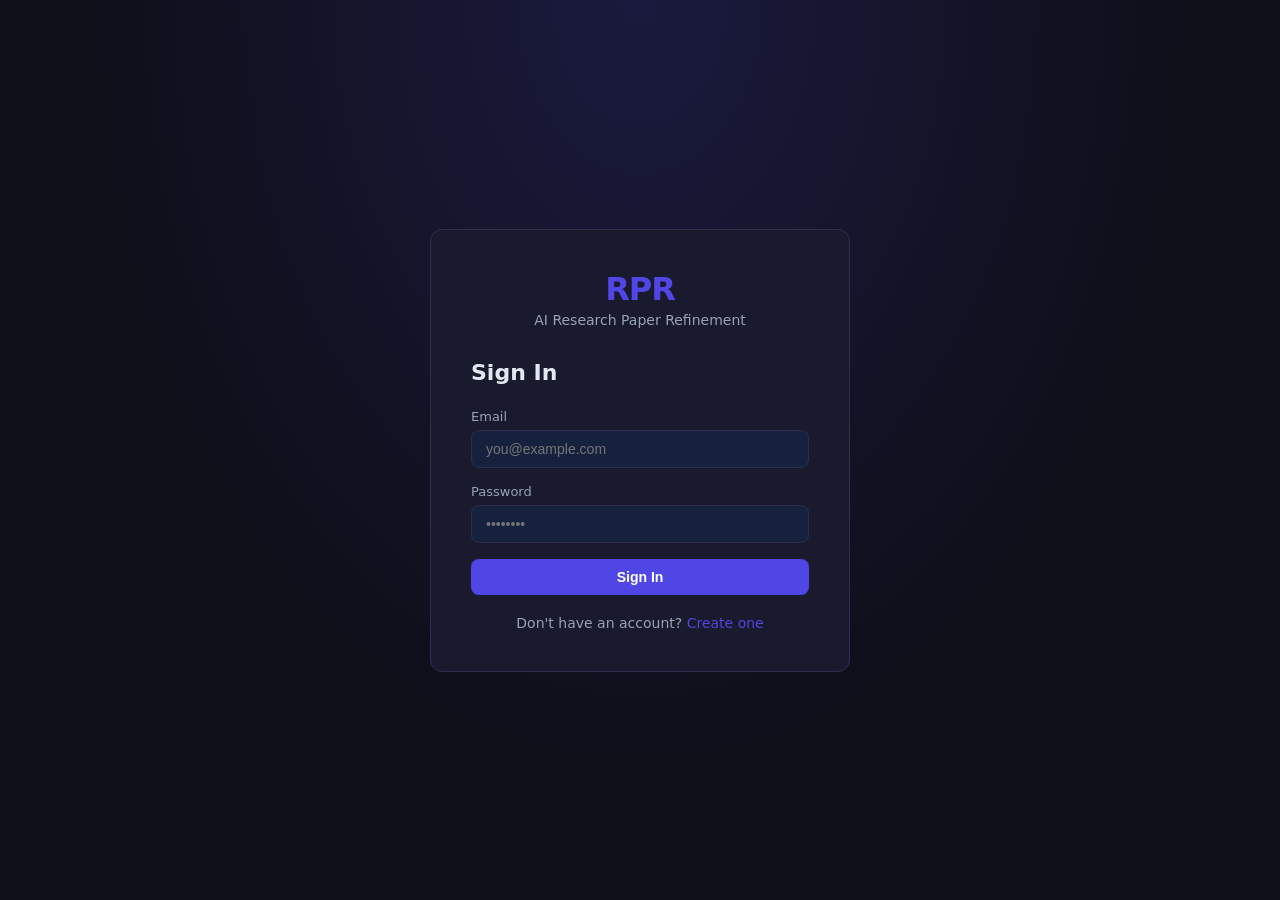
==== frontend/pages/login.html @ 322c4a05 "created frontend" ====
<!DOCTYPE html>
<html lang="en">
<head>
  <meta charset="UTF-8" />
  <meta name="viewport" content="width=device-width, initial-scale=1.0" />
  <title>Sign In - RPR</title>
  <link rel="stylesheet" href="../css/styles.css" />
  <link rel="stylesheet" href="../css/auth.css" />
</head>
<body class="auth-page">
  <div class="card auth-card">
    <div class="auth-logo">
      <h1>RPR</h1>
      <p>AI Research Paper Refinement</p>
    </div>
    <h2>Sign In</h2>

    <div id="error" class="alert alert-error hidden"></div>

    <form onsubmit="handleLogin(event)">
      <div class="form-group">
        <label for="email">Email</label>
        <input type="email" id="email" placeholder="you@example.com" required />
      </div>
      <div class="form-group">
        <label for="password">Password</label>
        <input type="password" id="password" placeholder="••••••••" required />
      </div>
      <button type="submit" id="submit-btn" class="btn btn-primary w-full justify-center">Sign In</button>
    </form>

    <div class="auth-footer">
      Don't have an account? <a href="signup.html">Create one</a>
    </div>
  </div>

  <script src="../js/api.js"></script>
  <script src="../js/auth.js"></script>
  <script>
    if (localStorage.getItem("rpr_token")) window.location.href = "dashboard.html";
  </script>
</body>
</html>
---- frontend/css/styles.css ----
:root {
  --primary: #4f46e5;
  --primary-dark: #3730a3;
  --bg: #0f0f1a;
  --surface: #1a1a2e;
  --surface2: #16213e;
  --border: #2d2d4e;
  --text: #e2e8f0;
  --text-muted: #94a3b8;
  --success: #10b981;
  --error: #ef4444;
  --warning: #f59e0b;
}

* { box-sizing: border-box; margin: 0; padding: 0; }

body {
  font-family: 'Inter', system-ui, sans-serif;
  background: var(--bg);
  color: var(--text);
  min-height: 100vh;
}

a { color: var(--primary); text-decoration: none; }
a:hover { text-decoration: underline; }

.btn {
  display: inline-flex;
  align-items: center;
  gap: 8px;
  padding: 10px 20px;
  border-radius: 8px;
  border: none;
  cursor: pointer;
  font-size: 14px;
  font-weight: 600;
  transition: all 0.2s;
}

.btn-primary {
  background: var(--primary);
  color: white;
}
.btn-primary:hover { background: var(--primary-dark); }

.btn-outline {
  background: transparent;
  color: var(--text);
  border: 1px solid var(--border);
}
.btn-outline:hover { border-color: var(--primary); color: var(--primary); }

.btn:disabled { opacity: 0.5; cursor: not-allowed; }

.card {
  background: var(--surface);
  border: 1px solid var(--border);
  border-radius: 12px;
  padding: 24px;
}

.badge {
  display: inline-block;
  padding: 3px 10px;
  border-radius: 20px;
  font-size: 12px;
  font-weight: 600;
}
.badge-queued { background: #1e293b; color: var(--text-muted); }
.badge-processing, .badge-parsing, .badge-splitting, .badge-humanize, .badge-paraphrase, .badge-grammar { background: #1e3a5f; color: #60a5fa; }
.badge-completed { background: #064e3b; color: var(--success); }
.badge-failed { background: #450a0a; color: var(--error); }

.alert {
  padding: 12px 16px;
  border-radius: 8px;
  font-size: 14px;
  margin-bottom: 16px;
}
.alert-error { background: #450a0a; border: 1px solid var(--error); color: #fca5a5; }
.alert-success { background: #064e3b; border: 1px solid var(--success); color: #6ee7b7; }

input, select {
  width: 100%;
  padding: 10px 14px;
  background: var(--surface2);
  border: 1px solid var(--border);
  border-radius: 8px;
  color: var(--text);
  font-size: 14px;
  outline: none;
  transition: border-color 0.2s;
}
input:focus, select:focus { border-color: var(--primary); }

label { display: block; font-size: 13px; color: var(--text-muted); margin-bottom: 6px; }

.form-group { margin-bottom: 16px; }

nav {
  background: var(--surface);
  border-bottom: 1px solid var(--border);
  padding: 0 24px;
  height: 60px;
  display: flex;
  align-items: center;
  justify-content: space-between;
}

.nav-brand {
  font-size: 20px;
  font-weight: 700;
  color: var(--primary);
  letter-spacing: -0.5px;
}

.nav-links { display: flex; align-items: center; gap: 16px; }

.container { max-width: 1100px; margin: 0 auto; padding: 32px 24px; }

.progress-bar {
  width: 100%;
  height: 8px;
  background: var(--surface2);
  border-radius: 4px;
  overflow: hidden;
}
.progress-fill {
  height: 100%;
  background: linear-gradient(90deg, var(--primary), #818cf8);
  border-radius: 4px;
  transition: width 0.5s ease;
}

.spinner {
  width: 20px; height: 20px;
  border: 2px solid var(--border);
  border-top-color: var(--primary);
  border-radius: 50%;
  animation: spin 0.8s linear infinite;
  display: inline-block;
}
@keyframes spin { to { transform: rotate(360deg); } }

.hidden { display: none !important; }

/* Utilities */
.w-full { width: 100%; }
.justify-center { justify-content: center; }
.text-center { text-align: center; }
.mb-6 { margin-bottom: 6px; }
.mb-8 { margin-bottom: 8px; }
.mb-10 { margin-bottom: 10px; }
.mb-12 { margin-bottom: 12px; }
.mb-16 { margin-bottom: 16px; }
.mb-20 { margin-bottom: 20px; }
.mb-24 { margin-bottom: 24px; }
.mb-32 { margin-bottom: 32px; }
.mt-16 { margin-top: 16px; }
.mt-20 { margin-top: 20px; }
.p-24 { padding: 24px; }
.py-16-24 { padding: 16px 0 24px; }
.flex-center-between { display: flex; align-items: center; justify-content: space-between; }
.flex-wrap-gap { display: flex; align-items: center; gap: 16px; flex-wrap: wrap; }
.text-muted { color: var(--text-muted); }
.text-13 { font-size: 13px; }
.text-14 { font-size: 14px; }
.text-16 { font-size: 16px; }
.text-48 { font-size: 48px; }
.text-primary { color: var(--primary); }
.max-w-700 { max-width: 700px; margin: 0 auto; }
.info-box { background: var(--surface2); border-radius: 8px; padding: 14px; margin-bottom: 24px; font-size: 13px; color: var(--text-muted); }
.btn-lg { font-size: 16px; padding: 14px; }
---- frontend/css/auth.css ----
.auth-page {
  min-height: 100vh;
  display: flex;
  align-items: center;
  justify-content: center;
  background: radial-gradient(ellipse at top, #1a1a3e 0%, var(--bg) 60%);
}

.auth-card {
  width: 100%;
  max-width: 420px;
  padding: 40px;
}

.auth-logo {
  text-align: center;
  margin-bottom: 32px;
}

.auth-logo h1 {
  font-size: 32px;
  font-weight: 800;
  color: var(--primary);
  letter-spacing: -1px;
}

.auth-logo p {
  color: var(--text-muted);
  font-size: 14px;
  margin-top: 4px;
}

.auth-card h2 {
  font-size: 22px;
  font-weight: 700;
  margin-bottom: 24px;
}

.auth-footer {
  text-align: center;
  margin-top: 20px;
  font-size: 14px;
  color: var(--text-muted);
}

.divider {
  border: none;
  border-top: 1px solid var(--border);
  margin: 24px 0;
}
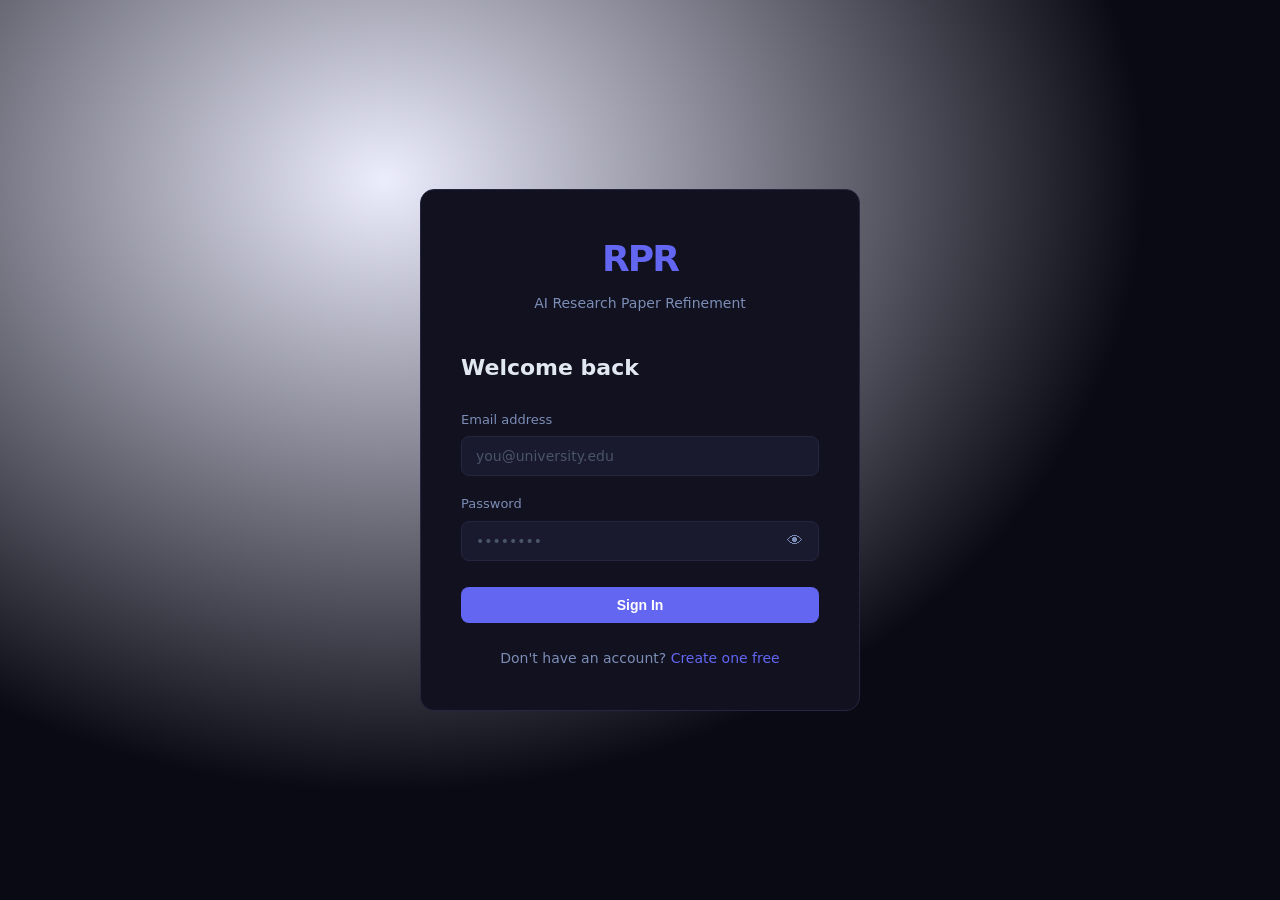
==== commit 0eaf5ab2: "application developed" ====
--- a/frontend/pages/login.html
+++ b/frontend/pages/login.html
@@ -3,7 +3,7 @@
 <head>
   <meta charset="UTF-8" />
   <meta name="viewport" content="width=device-width, initial-scale=1.0" />
-  <title>Sign In - RPR</title>
+  <title>Sign In — RPR</title>
   <link rel="stylesheet" href="../css/styles.css" />
   <link rel="stylesheet" href="../css/auth.css" />
 </head>
@@ -13,24 +13,27 @@
       <h1>RPR</h1>
       <p>AI Research Paper Refinement</p>
     </div>
-    <h2>Sign In</h2>
+    <h2>Welcome back</h2>
 
     <div id="error" class="alert alert-error hidden"></div>
 
-    <form onsubmit="handleLogin(event)">
+    <form id="login-form">
       <div class="form-group">
-        <label for="email">Email</label>
-        <input type="email" id="email" placeholder="you@example.com" required />
+        <label for="email">Email address</label>
+        <input type="email" id="email" placeholder="you@university.edu" required autocomplete="email" />
       </div>
       <div class="form-group">
         <label for="password">Password</label>
-        <input type="password" id="password" placeholder="••••••••" required />
+        <div class="password-wrapper">
+          <input type="password" id="password" placeholder="••••••••" required autocomplete="current-password" />
+          <button type="button" class="password-toggle" onclick="togglePassword('password', this)">👁</button>
+        </div>
       </div>
-      <button type="submit" id="submit-btn" class="btn btn-primary w-full justify-center">Sign In</button>
+      <button type="submit" id="submit-btn" class="btn btn-primary btn-full" style="margin-top:8px;">Sign In</button>
     </form>
 
-    <div class="auth-footer">
-      Don't have an account? <a href="signup.html">Create one</a>
+    <div class="auth-footer" style="margin-top:24px;">
+      Don't have an account? <a href="signup.html">Create one free</a>
     </div>
   </div>
 
@@ -38,6 +41,12 @@
   <script src="../js/auth.js"></script>
   <script>
     if (localStorage.getItem("rpr_token")) window.location.href = "dashboard.html";
+    document.getElementById("login-form").addEventListener("submit", handleLogin);
+    function togglePassword(id, btn) {
+      const el = document.getElementById(id);
+      el.type = el.type === "password" ? "text" : "password";
+      btn.textContent = el.type === "password" ? "👁" : "🙈";
+    }
   </script>
 </body>
 </html>
--- a/frontend/css/styles.css
+++ b/frontend/css/styles.css
@@ -1,173 +1,234 @@
 :root {
-  --primary: #4f46e5;
-  --primary-dark: #3730a3;
-  --bg: #0f0f1a;
-  --surface: #1a1a2e;
-  --surface2: #16213e;
-  --border: #2d2d4e;
+  --primary: #6366f1;
+  --primary-dark: #4f46e5;
+  --primary-glow: rgba(99,102,241,0.15);
+  --bg: #0a0a14;
+  --surface: #111120;
+  --surface2: #1a1a2e;
+  --surface3: #16213e;
+  --border: #252540;
+  --border-light: #2d2d55;
   --text: #e2e8f0;
-  --text-muted: #94a3b8;
+  --text-muted: #7c8db5;
+  --text-dim: #4a5568;
   --success: #10b981;
   --error: #ef4444;
   --warning: #f59e0b;
+  --info: #3b82f6;
 }
 
 * { box-sizing: border-box; margin: 0; padding: 0; }
 
 body {
-  font-family: 'Inter', system-ui, sans-serif;
+  font-family: 'Inter', system-ui, -apple-system, sans-serif;
   background: var(--bg);
   color: var(--text);
   min-height: 100vh;
+  line-height: 1.6;
 }
 
 a { color: var(--primary); text-decoration: none; }
 a:hover { text-decoration: underline; }
 
+/* ── Buttons ── */
 .btn {
-  display: inline-flex;
-  align-items: center;
-  gap: 8px;
-  padding: 10px 20px;
-  border-radius: 8px;
-  border: none;
-  cursor: pointer;
-  font-size: 14px;
-  font-weight: 600;
-  transition: all 0.2s;
-}
-
-.btn-primary {
-  background: var(--primary);
-  color: white;
-}
-.btn-primary:hover { background: var(--primary-dark); }
-
-.btn-outline {
-  background: transparent;
-  color: var(--text);
-  border: 1px solid var(--border);
-}
+  display: inline-flex; align-items: center; gap: 8px;
+  padding: 10px 20px; border-radius: 8px; border: none;
+  cursor: pointer; font-size: 14px; font-weight: 600;
+  transition: all 0.2s; white-space: nowrap;
+}
+.btn-primary { background: var(--primary); color: #fff; }
+.btn-primary:hover { background: var(--primary-dark); transform: translateY(-1px); box-shadow: 0 4px 20px var(--primary-glow); }
+.btn-outline { background: transparent; color: var(--text); border: 1px solid var(--border-light); }
 .btn-outline:hover { border-color: var(--primary); color: var(--primary); }
-
-.btn:disabled { opacity: 0.5; cursor: not-allowed; }
-
+.btn-danger { background: transparent; color: var(--error); border: 1px solid var(--error); }
+.btn-danger:hover { background: rgba(239,68,68,0.1); }
+.btn-success { background: var(--success); color: #fff; }
+.btn-success:hover { background: #059669; }
+.btn:disabled { opacity: 0.45; cursor: not-allowed; transform: none !important; }
+.btn-sm { padding: 6px 12px; font-size: 12px; }
+.btn-lg { padding: 14px 28px; font-size: 16px; }
+.btn-full { width: 100%; justify-content: center; }
+
+/* ── Cards ── */
 .card {
   background: var(--surface);
   border: 1px solid var(--border);
-  border-radius: 12px;
+  border-radius: 14px;
   padding: 24px;
 }
-
+.card-hover:hover { border-color: var(--border-light); transform: translateY(-2px); transition: all 0.2s; }
+
+/* ── Badges ── */
 .badge {
-  display: inline-block;
-  padding: 3px 10px;
-  border-radius: 20px;
-  font-size: 12px;
-  font-weight: 600;
-}
-.badge-queued { background: #1e293b; color: var(--text-muted); }
-.badge-processing, .badge-parsing, .badge-splitting, .badge-humanize, .badge-paraphrase, .badge-grammar { background: #1e3a5f; color: #60a5fa; }
-.badge-completed { background: #064e3b; color: var(--success); }
-.badge-failed { background: #450a0a; color: var(--error); }
-
-.alert {
-  padding: 12px 16px;
-  border-radius: 8px;
-  font-size: 14px;
-  margin-bottom: 16px;
-}
-.alert-error { background: #450a0a; border: 1px solid var(--error); color: #fca5a5; }
-.alert-success { background: #064e3b; border: 1px solid var(--success); color: #6ee7b7; }
-
-input, select {
-  width: 100%;
-  padding: 10px 14px;
-  background: var(--surface2);
-  border: 1px solid var(--border);
-  border-radius: 8px;
-  color: var(--text);
-  font-size: 14px;
-  outline: none;
-  transition: border-color 0.2s;
-}
-input:focus, select:focus { border-color: var(--primary); }
-
-label { display: block; font-size: 13px; color: var(--text-muted); margin-bottom: 6px; }
-
-.form-group { margin-bottom: 16px; }
-
+  display: inline-block; padding: 3px 10px;
+  border-radius: 20px; font-size: 11px; font-weight: 700;
+  text-transform: uppercase; letter-spacing: 0.5px;
+}
+.badge-queued    { background: #1e293b; color: var(--text-muted); }
+.badge-parsing,
+.badge-splitting,
+.badge-processing,
+.badge-finalizing { background: rgba(59,130,246,0.15); color: #60a5fa; }
+.badge-completed { background: rgba(16,185,129,0.15); color: var(--success); }
+.badge-failed    { background: rgba(239,68,68,0.15); color: var(--error); }
+
+/* ── Alerts ── */
+.alert { padding: 12px 16px; border-radius: 8px; font-size: 14px; margin-bottom: 16px; }
+.alert-error   { background: rgba(239,68,68,0.1); border: 1px solid rgba(239,68,68,0.3); color: #fca5a5; }
+.alert-success { background: rgba(16,185,129,0.1); border: 1px solid rgba(16,185,129,0.3); color: #6ee7b7; }
+.alert-info    { background: rgba(59,130,246,0.1); border: 1px solid rgba(59,130,246,0.3); color: #93c5fd; }
+
+/* ── Forms ── */
+.form-group { margin-bottom: 18px; }
+label { display: block; font-size: 13px; color: var(--text-muted); margin-bottom: 6px; font-weight: 500; }
+input, select, textarea {
+  width: 100%; padding: 11px 14px;
+  background: var(--surface2); border: 1px solid var(--border);
+  border-radius: 8px; color: var(--text); font-size: 14px;
+  outline: none; transition: border-color 0.2s;
+  font-family: inherit;
+}
+input:focus, select:focus, textarea:focus { border-color: var(--primary); box-shadow: 0 0 0 3px var(--primary-glow); }
+input::placeholder { color: var(--text-dim); }
+
+/* ── Nav ── */
 nav {
-  background: var(--surface);
+  background: rgba(17,17,32,0.95);
+  backdrop-filter: blur(12px);
   border-bottom: 1px solid var(--border);
-  padding: 0 24px;
-  height: 60px;
-  display: flex;
-  align-items: center;
-  justify-content: space-between;
-}
-
-.nav-brand {
-  font-size: 20px;
-  font-weight: 700;
-  color: var(--primary);
-  letter-spacing: -0.5px;
-}
-
-.nav-links { display: flex; align-items: center; gap: 16px; }
-
-.container { max-width: 1100px; margin: 0 auto; padding: 32px 24px; }
-
-.progress-bar {
-  width: 100%;
-  height: 8px;
-  background: var(--surface2);
-  border-radius: 4px;
-  overflow: hidden;
-}
-.progress-fill {
-  height: 100%;
-  background: linear-gradient(90deg, var(--primary), #818cf8);
-  border-radius: 4px;
-  transition: width 0.5s ease;
-}
-
+  padding: 0 28px; height: 62px;
+  display: flex; align-items: center; justify-content: space-between;
+  position: sticky; top: 0; z-index: 100;
+}
+.nav-brand { font-size: 22px; font-weight: 800; color: var(--primary); letter-spacing: -1px; }
+.nav-brand span { color: var(--text-muted); font-weight: 400; font-size: 13px; margin-left: 6px; }
+.nav-links { display: flex; align-items: center; gap: 12px; }
+.nav-user { font-size: 13px; color: var(--text-muted); }
+.nav-user strong { color: var(--text); }
+
+/* ── Layout ── */
+.container { max-width: 1140px; margin: 0 auto; padding: 36px 24px; }
+.container-sm { max-width: 720px; margin: 0 auto; padding: 36px 24px; }
+
+/* ── Progress ── */
+.progress-bar { width: 100%; height: 8px; background: var(--surface2); border-radius: 4px; overflow: hidden; }
+.progress-fill { height: 100%; background: linear-gradient(90deg, var(--primary), #818cf8); border-radius: 4px; transition: width 0.6s ease; }
+.progress-mini { width: 100%; height: 4px; background: var(--surface2); border-radius: 2px; overflow: hidden; margin: 6px 0; }
+.progress-mini-fill { height: 100%; background: linear-gradient(90deg, var(--primary), #818cf8); border-radius: 2px; transition: width 0.4s; }
+
+/* ── Spinner ── */
 .spinner {
-  width: 20px; height: 20px;
-  border: 2px solid var(--border);
-  border-top-color: var(--primary);
-  border-radius: 50%;
-  animation: spin 0.8s linear infinite;
-  display: inline-block;
+  width: 18px; height: 18px;
+  border: 2px solid var(--border); border-top-color: var(--primary);
+  border-radius: 50%; animation: spin 0.7s linear infinite; display: inline-block;
 }
 @keyframes spin { to { transform: rotate(360deg); } }
 
+/* ── Score Ring ── */
+.score-ring {
+  width: 100px; height: 100px; border-radius: 50%;
+  background: conic-gradient(var(--primary) calc(var(--pct, 0) * 1%), var(--surface2) 0);
+  display: flex; align-items: center; justify-content: center;
+  position: relative; margin: 0 auto;
+}
+.score-ring::before {
+  content: ''; position: absolute; inset: 10px;
+  background: var(--surface); border-radius: 50%;
+}
+.score-ring-value { position: relative; z-index: 1; font-size: 22px; font-weight: 800; color: var(--primary); }
+
+/* ── Tags ── */
+.tag-list { display: flex; flex-wrap: wrap; gap: 6px; margin-top: 8px; }
+.tag { background: var(--surface2); border: 1px solid var(--border); border-radius: 20px; padding: 2px 10px; font-size: 11px; color: var(--text-muted); }
+.tag-issue { border-color: rgba(239,68,68,0.3); color: #fca5a5; background: rgba(239,68,68,0.08); }
+.tag-ok { border-color: rgba(16,185,129,0.3); color: #6ee7b7; background: rgba(16,185,129,0.08); }
+
+/* ── Section Cards ── */
+.section-card { background: var(--surface2); border: 1px solid var(--border); border-radius: 10px; padding: 16px; margin-bottom: 12px; }
+.section-card:last-child { margin-bottom: 0; }
+
+/* ── Feedback Lists ── */
+.feedback-list { list-style: none; }
+.feedback-list li { padding: 8px 0; border-bottom: 1px solid var(--border); font-size: 14px; display: flex; gap: 10px; }
+.feedback-list li:last-child { border-bottom: none; }
+.feedback-list li::before { content: attr(data-icon); flex-shrink: 0; }
+
+/* ── Log ── */
+.log-list { list-style: none; font-size: 12px; font-family: 'Courier New', monospace; max-height: 220px; overflow-y: auto; background: var(--bg); border-radius: 8px; padding: 12px; }
+.log-list li { padding: 4px 0; color: var(--text-muted); border-bottom: 1px solid var(--border); }
+.log-list li:last-child { border-bottom: none; color: var(--text); }
+.log-list .step { color: var(--primary); margin-right: 6px; }
+
+/* ── Upload Zone ── */
+.upload-zone {
+  border: 2px dashed var(--border-light); border-radius: 14px;
+  padding: 52px 24px; text-align: center; cursor: pointer;
+  transition: all 0.25s; background: var(--surface2);
+}
+.upload-zone:hover, .upload-zone.drag-over {
+  border-color: var(--primary); background: var(--primary-glow);
+}
+.upload-zone .upload-icon { font-size: 52px; margin-bottom: 14px; }
+.upload-zone h3 { font-size: 18px; margin-bottom: 8px; }
+.upload-zone p { color: var(--text-muted); font-size: 14px; }
+
+/* ── Stats Grid ── */
+.stats-grid { display: grid; grid-template-columns: repeat(4, 1fr); gap: 16px; margin-bottom: 28px; }
+.stat-card { background: var(--surface); border: 1px solid var(--border); border-radius: 12px; padding: 20px; }
+.stat-value { font-size: 28px; font-weight: 800; color: var(--primary); line-height: 1; }
+.stat-label { font-size: 12px; color: var(--text-muted); margin-top: 6px; text-transform: uppercase; letter-spacing: 0.5px; }
+
+/* ── Jobs Table ── */
+.jobs-table { width: 100%; border-collapse: collapse; }
+.jobs-table th { text-align: left; padding: 10px 14px; font-size: 11px; text-transform: uppercase; letter-spacing: 0.5px; color: var(--text-muted); border-bottom: 1px solid var(--border); }
+.jobs-table td { padding: 13px 14px; font-size: 14px; border-bottom: 1px solid var(--border); vertical-align: middle; }
+.jobs-table tr:last-child td { border-bottom: none; }
+.jobs-table tbody tr:hover td { background: var(--surface2); }
+.filename-cell { max-width: 220px; overflow: hidden; text-overflow: ellipsis; white-space: nowrap; }
+
+/* ── Tabs ── */
+.tabs { display: flex; gap: 4px; border-bottom: 1px solid var(--border); margin-bottom: 24px; }
+.tab { padding: 10px 18px; font-size: 14px; font-weight: 500; color: var(--text-muted); cursor: pointer; border-bottom: 2px solid transparent; transition: all 0.2s; background: none; border-top: none; border-left: none; border-right: none; }
+.tab:hover { color: var(--text); }
+.tab.active { color: var(--primary); border-bottom-color: var(--primary); }
+
+/* ── Utilities ── */
 .hidden { display: none !important; }
-
-/* Utilities */
-.w-full { width: 100%; }
-.justify-center { justify-content: center; }
-.text-center { text-align: center; }
-.mb-6 { margin-bottom: 6px; }
+.flex { display: flex; }
+.flex-between { display: flex; align-items: center; justify-content: space-between; }
+.flex-center { display: flex; align-items: center; gap: 12px; }
+.flex-wrap { display: flex; flex-wrap: wrap; gap: 12px; }
+.grid-2 { display: grid; grid-template-columns: 1fr 1fr; gap: 16px; }
+.grid-3 { display: grid; grid-template-columns: 1fr 1fr 1fr; gap: 16px; }
+.mt-4 { margin-top: 4px; }
+.mt-8 { margin-top: 8px; }
+.mt-12 { margin-top: 12px; }
+.mt-16 { margin-top: 16px; }
+.mt-24 { margin-top: 24px; }
 .mb-8 { margin-bottom: 8px; }
-.mb-10 { margin-bottom: 10px; }
 .mb-12 { margin-bottom: 12px; }
 .mb-16 { margin-bottom: 16px; }
-.mb-20 { margin-bottom: 20px; }
 .mb-24 { margin-bottom: 24px; }
 .mb-32 { margin-bottom: 32px; }
-.mt-16 { margin-top: 16px; }
-.mt-20 { margin-top: 20px; }
-.p-24 { padding: 24px; }
-.py-16-24 { padding: 16px 0 24px; }
-.flex-center-between { display: flex; align-items: center; justify-content: space-between; }
-.flex-wrap-gap { display: flex; align-items: center; gap: 16px; flex-wrap: wrap; }
+.text-center { text-align: center; }
 .text-muted { color: var(--text-muted); }
-.text-13 { font-size: 13px; }
-.text-14 { font-size: 14px; }
-.text-16 { font-size: 16px; }
-.text-48 { font-size: 48px; }
+.text-sm { font-size: 13px; }
+.text-xs { font-size: 12px; }
 .text-primary { color: var(--primary); }
-.max-w-700 { max-width: 700px; margin: 0 auto; }
-.info-box { background: var(--surface2); border-radius: 8px; padding: 14px; margin-bottom: 24px; font-size: 13px; color: var(--text-muted); }
-.btn-lg { font-size: 16px; padding: 14px; }
+.text-success { color: var(--success); }
+.text-error { color: var(--error); }
+.font-bold { font-weight: 700; }
+.divider { border: none; border-top: 1px solid var(--border); margin: 20px 0; }
+.info-box { background: var(--surface2); border-radius: 8px; padding: 14px; font-size: 13px; color: var(--text-muted); border-left: 3px solid var(--primary); }
+
+/* ── Responsive ── */
+@media (max-width: 768px) {
+  .stats-grid { grid-template-columns: 1fr 1fr; }
+  .grid-2, .grid-3 { grid-template-columns: 1fr; }
+  nav { padding: 0 16px; }
+  .container, .container-sm { padding: 20px 16px; }
+}
+@media (max-width: 480px) {
+  .stats-grid { grid-template-columns: 1fr; }
+}
--- a/frontend/css/auth.css
+++ b/frontend/css/auth.css
@@ -1,50 +1,24 @@
 .auth-page {
   min-height: 100vh;
-  display: flex;
-  align-items: center;
-  justify-content: center;
-  background: radial-gradient(ellipse at top, #1a1a3e 0%, var(--bg) 60%);
+  display: flex; align-items: center; justify-content: center;
+  background: radial-gradient(ellipse at 30% 20%, rgba(99,102,241,0.12) 0%, var(--bg) 60%);
+  padding: 24px;
 }
-
-.auth-card {
-  width: 100%;
-  max-width: 420px;
-  padding: 40px;
+.auth-card { width: 100%; max-width: 440px; padding: 40px; }
+.auth-logo { text-align: center; margin-bottom: 36px; }
+.auth-logo h1 { font-size: 36px; font-weight: 900; color: var(--primary); letter-spacing: -2px; }
+.auth-logo p { color: var(--text-muted); font-size: 14px; margin-top: 4px; }
+.auth-card h2 { font-size: 22px; font-weight: 700; margin-bottom: 24px; }
+.auth-footer { text-align: center; margin-top: 20px; font-size: 14px; color: var(--text-muted); }
+.password-wrapper { position: relative; }
+.password-toggle {
+  position: absolute; right: 12px; top: 50%; transform: translateY(-50%);
+  background: none; border: none; cursor: pointer; color: var(--text-muted);
+  font-size: 16px; padding: 4px;
 }
-
-.auth-logo {
-  text-align: center;
-  margin-bottom: 32px;
-}
-
-.auth-logo h1 {
-  font-size: 32px;
-  font-weight: 800;
-  color: var(--primary);
-  letter-spacing: -1px;
-}
-
-.auth-logo p {
-  color: var(--text-muted);
-  font-size: 14px;
-  margin-top: 4px;
-}
-
-.auth-card h2 {
-  font-size: 22px;
-  font-weight: 700;
-  margin-bottom: 24px;
-}
-
-.auth-footer {
-  text-align: center;
-  margin-top: 20px;
-  font-size: 14px;
-  color: var(--text-muted);
-}
-
-.divider {
-  border: none;
-  border-top: 1px solid var(--border);
-  margin: 24px 0;
-}
+.password-toggle:hover { color: var(--text); }
+.strength-bar { height: 4px; border-radius: 2px; margin-top: 6px; transition: all 0.3s; }
+.strength-weak   { background: var(--error); width: 33%; }
+.strength-medium { background: var(--warning); width: 66%; }
+.strength-strong { background: var(--success); width: 100%; }
+.strength-label  { font-size: 11px; margin-top: 4px; }
